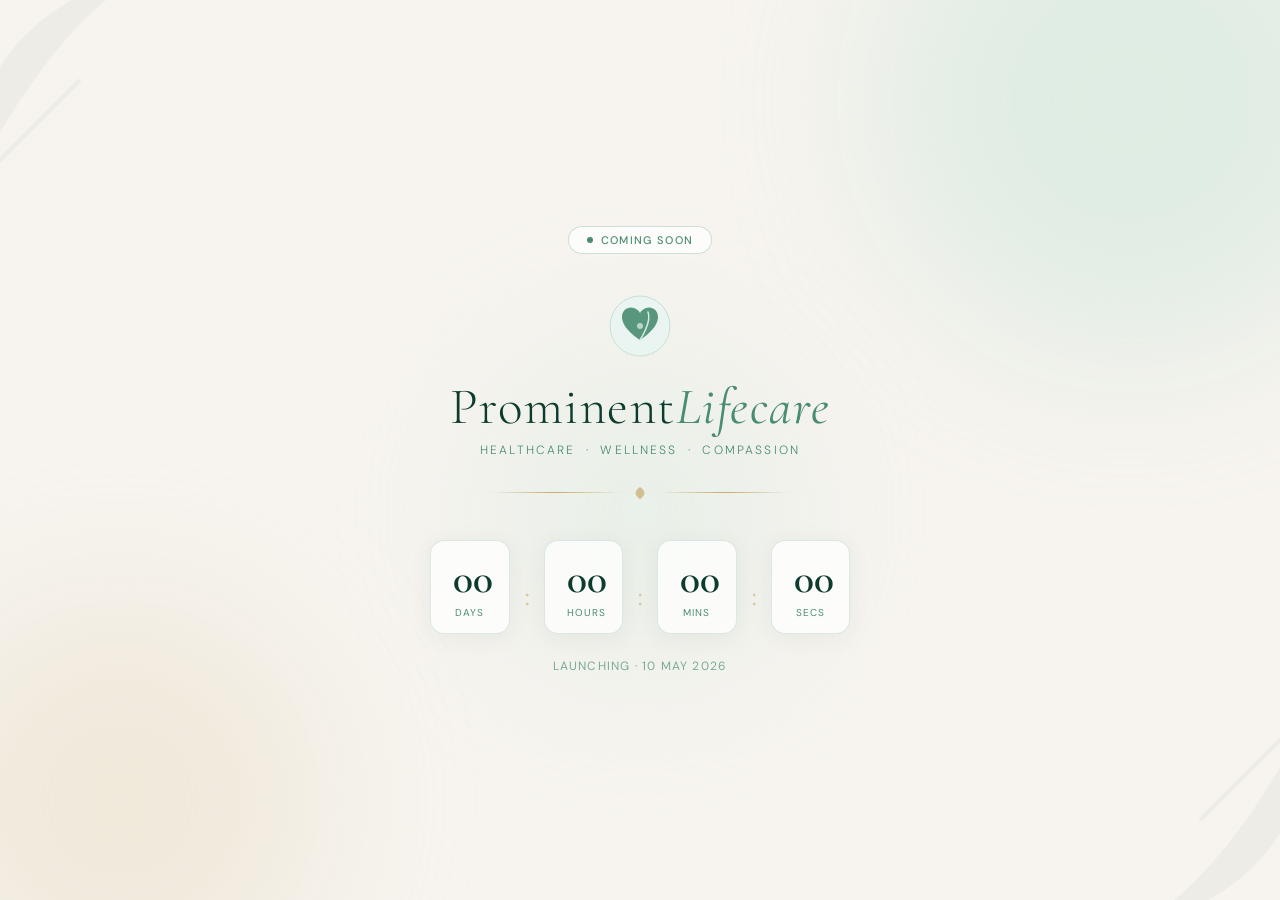
==== index.html @ 12c9e485 "Coming Soon Page added" ====
<!DOCTYPE html>
<html lang="en">
<head>
<meta charset="UTF-8">
<meta name="viewport" content="width=device-width, initial-scale=1.0">
<title>Coming Soon — ProminentLifecare</title>
<link href="https://fonts.googleapis.com/css2?family=Cormorant+Garamond:ital,wght@0,300;0,400;0,600;1,300;1,400&family=DM+Sans:wght@300;400;500&display=swap" rel="stylesheet">
<style>
  *, *::before, *::after { box-sizing: border-box; margin: 0; padding: 0; }

  :root {
    --deep: #0d3b2e;
    --sage: #4a8c73;
    --cream: #f7f4ef;
    --gold: #c9a96e;
    --pale: #eaf4f0;
  }

  html, body {
    height: 100%;
    font-family: 'DM Sans', sans-serif;
    background: var(--cream);
    color: var(--deep);
    overflow: hidden;
  }

  .bg-canvas {
    position: fixed; inset: 0; z-index: 0; pointer-events: none; overflow: hidden;
  }
  .blob {
    position: absolute; border-radius: 50%; filter: blur(80px); opacity: 0.35;
  }
  .blob-1 { width: 500px; height: 500px; background: #b4dfd0; top: -150px; right: -100px; animation: drift 12s ease-in-out infinite alternate; }
  .blob-2 { width: 400px; height: 400px; background: #e4d5b7; bottom: -100px; left: -80px; animation: drift 15s ease-in-out infinite alternate-reverse; }
  .blob-3 { width: 300px; height: 300px; background: #cde8dc; top: 40%; left: 50%; transform: translateX(-50%); animation: drift 10s ease-in-out infinite alternate; }

  @keyframes drift {
    from { transform: translate(0, 0) scale(1); }
    to { transform: translate(30px, -30px) scale(1.06); }
  }

  .leaf-bg {
    position: fixed; opacity: 0.04; pointer-events: none; z-index: 0;
  }
  .leaf-tl { top: -60px; left: -60px; width: 280px; }
  .leaf-br { bottom: -60px; right: -60px; width: 280px; transform: rotate(180deg); }

  .wrapper {
    position: relative; z-index: 1;
    height: 100svh;
    display: flex; flex-direction: column;
    align-items: center; justify-content: center;
    padding: 2rem 1.5rem;
  }

  .badge {
    display: inline-flex; align-items: center; gap: 8px;
    background: rgba(255,255,255,0.7);
    border: 1px solid rgba(74,140,115,0.25);
    border-radius: 100px;
    padding: 6px 18px;
    font-size: 11px; letter-spacing: 0.12em; text-transform: uppercase;
    color: var(--sage); font-weight: 500;
    backdrop-filter: blur(8px);
    margin-bottom: 2.5rem;
    animation: fadeUp 0.8s ease both;
  }
  .badge-dot {
    width: 6px; height: 6px; border-radius: 50%;
    background: var(--sage);
    animation: pulse 2s ease-in-out infinite;
  }
  @keyframes pulse {
    0%, 100% { opacity: 1; transform: scale(1); }
    50% { opacity: 0.4; transform: scale(0.7); }
  }

  .brand {
    text-align: center; margin-bottom: 1.75rem;
    animation: fadeUp 0.9s 0.1s ease both;
  }
  .logo-mark { display: inline-block; width: 64px; height: 64px; margin-bottom: 1rem; }
  .wordmark {
    font-family: 'Cormorant Garamond', Georgia, serif;
    font-size: clamp(2rem, 8vw, 3.2rem);
    font-weight: 300; letter-spacing: 0.03em;
    color: var(--deep); line-height: 1.1;
  }
  .wordmark span { color: var(--sage); font-style: italic; font-weight: 400; }
  .tagline {
    font-size: 12px; color: var(--sage); letter-spacing: 0.18em;
    text-transform: uppercase; margin-top: 0.4rem; font-weight: 300;
  }

  .divider {
    display: flex; align-items: center; gap: 12px;
    width: 100%; max-width: 300px;
    margin: 0 auto 2.5rem;
    animation: fadeUp 1s 0.2s ease both;
  }
  .divider-line { flex: 1; height: 1px; background: linear-gradient(to right, transparent, var(--gold), transparent); }

  .countdown-wrap { animation: fadeUp 1s 0.3s ease both; width: 100%; max-width: 420px; }
  .countdown { display: flex; gap: clamp(6px, 2vw, 14px); justify-content: center; align-items: flex-end; width: 100%; }
  .count-block {
    text-align: center;
    background: rgba(255,255,255,0.75);
    border: 1px solid rgba(74,140,115,0.18);
    border-radius: 14px;
    padding: clamp(12px, 3vw, 18px) clamp(10px, 3vw, 22px) clamp(10px, 2.5vw, 14px);
    flex: 1;
    min-width: 0;
    max-width: 90px;
    backdrop-filter: blur(10px);
    box-shadow: 0 4px 24px rgba(13,59,46,0.06);
    transition: transform 0.2s ease;
  }
  .count-block:hover { transform: translateY(-2px); }
  .count-num {
    font-family: 'Cormorant Garamond', Georgia, serif;
    font-size: clamp(1.8rem, 9vw, 2.6rem); font-weight: 600;
    color: var(--deep); line-height: 1; display: block;
  }
  .count-label {
    font-size: clamp(8px, 2vw, 10px); color: var(--sage);
    letter-spacing: 0.1em; text-transform: uppercase;
    margin-top: 6px; display: block; font-weight: 400;
  }
  .count-sep {
    font-family: 'Cormorant Garamond', serif;
    font-size: clamp(1.4rem, 5vw, 2rem); color: var(--gold); opacity: 0.55;
    padding-bottom: clamp(14px, 4vw, 20px);
    flex-shrink: 0;
  }

  .launch-note {
    margin-top: 1.5rem; font-size: 12px; color: #7aaa96;
    letter-spacing: 0.1em; text-transform: uppercase; text-align: center;
    animation: fadeUp 1s 0.45s ease both;
  }

  @keyframes fadeUp {
    from { opacity: 0; transform: translateY(20px); }
    to { opacity: 1; transform: translateY(0); }
  }
  @keyframes flip {
    0% { transform: rotateX(0); }
    50% { transform: rotateX(-90deg); opacity: 0; }
    51% { transform: rotateX(90deg); opacity: 0; }
    100% { transform: rotateX(0); opacity: 1; }
  }
  .flipping { animation: flip 0.4s ease; }
</style>
</head>
<body>

<div class="bg-canvas">
  <div class="blob blob-1"></div>
  <div class="blob blob-2"></div>
  <div class="blob blob-3"></div>
</div>

<svg class="leaf-bg leaf-tl" viewBox="0 0 200 200" fill="none" xmlns="http://www.w3.org/2000/svg">
  <path d="M180 20 C180 20, 20 20, 20 180 C20 180, 100 10, 180 20Z" fill="#0d3b2e"/>
  <path d="M100 100 C100 100, 20 180, 20 180" stroke="#0d3b2e" stroke-width="3" fill="none"/>
</svg>
<svg class="leaf-bg leaf-br" viewBox="0 0 200 200" fill="none" xmlns="http://www.w3.org/2000/svg">
  <path d="M180 20 C180 20, 20 20, 20 180 C20 180, 100 10, 180 20Z" fill="#0d3b2e"/>
  <path d="M100 100 C100 100, 20 180, 20 180" stroke="#0d3b2e" stroke-width="3" fill="none"/>
</svg>

<div class="wrapper">

  <div class="badge">
    <span class="badge-dot"></span>
    Coming Soon
  </div>

  <div class="brand">
    <svg class="logo-mark" viewBox="0 0 64 64" fill="none" xmlns="http://www.w3.org/2000/svg">
      <circle cx="32" cy="32" r="30" fill="#eaf4f0" stroke="#c4dfd6" stroke-width="1"/>
      <path d="M32 46 C32 46, 14 35, 14 23 C14 16, 20 12, 26 14 C29 15, 31 17, 32 19 C33 17, 35 15, 38 14 C44 12, 50 16, 50 23 C50 35, 32 46, 32 46Z" fill="#4a8c73" opacity="0.9"/>
      <path d="M32 46 C32 46, 44 28, 40 18" stroke="#d4ede4" stroke-width="1.5" stroke-linecap="round" fill="none"/>
      <circle cx="32" cy="32" r="3" fill="white" opacity="0.6"/>
    </svg>
    <div class="wordmark">Prominent<span>Lifecare</span></div>
    <div class="tagline">Healthcare &nbsp;·&nbsp; Wellness &nbsp;·&nbsp; Compassion</div>
  </div>

  <div class="divider">
    <div class="divider-line"></div>
    <svg width="14" height="14" viewBox="0 0 16 16" fill="none">
      <path d="M8 1 C8 1, 3 4, 3 8 C3 12, 8 15, 8 15 C8 15, 13 12, 13 8 C13 4, 8 1, 8 1Z" fill="#c9a96e" opacity="0.7"/>
    </svg>
    <div class="divider-line"></div>
  </div>

  <div class="countdown-wrap">
    <div class="countdown">
      <div class="count-block">
        <span class="count-num" id="cd-days">00</span>
        <span class="count-label">Days</span>
      </div>
      <span class="count-sep">:</span>
      <div class="count-block">
        <span class="count-num" id="cd-hours">00</span>
        <span class="count-label">Hours</span>
      </div>
      <span class="count-sep">:</span>
      <div class="count-block">
        <span class="count-num" id="cd-mins">00</span>
        <span class="count-label">Mins</span>
      </div>
      <span class="count-sep">:</span>
      <div class="count-block">
        <span class="count-num" id="cd-secs">00</span>
        <span class="count-label">Secs</span>
      </div>
    </div>
  </div>

  <div class="launch-note">Launching · 10 May 2026</div>

</div>

<script>
  const launch = new Date('2026-05-10T00:00:00');
  const pad = n => String(n).padStart(2, '0');
  const els = {
    d: document.getElementById('cd-days'),
    h: document.getElementById('cd-hours'),
    m: document.getElementById('cd-mins'),
    s: document.getElementById('cd-secs'),
  };
  const prev = { d: '', h: '', m: '', s: '' };

  function updateFlip(el, key, val) {
    if (val !== prev[key]) {
      el.classList.remove('flipping');
      void el.offsetWidth;
      el.classList.add('flipping');
      el.textContent = val;
      prev[key] = val;
    }
  }

  function tick() {
    const diff = launch - Date.now();
    if (diff <= 0) {
      Object.values(els).forEach(e => e.textContent = '00');
      return;
    }
    updateFlip(els.d, 'd', pad(Math.floor(diff / 86400000)));
    updateFlip(els.h, 'h', pad(Math.floor(diff / 3600000) % 24));
    updateFlip(els.m, 'm', pad(Math.floor(diff / 60000) % 60));
    updateFlip(els.s, 's', pad(Math.floor(diff / 1000) % 60));
  }
  tick();
  setInterval(tick, 1000);
</script>
</body>
</html>
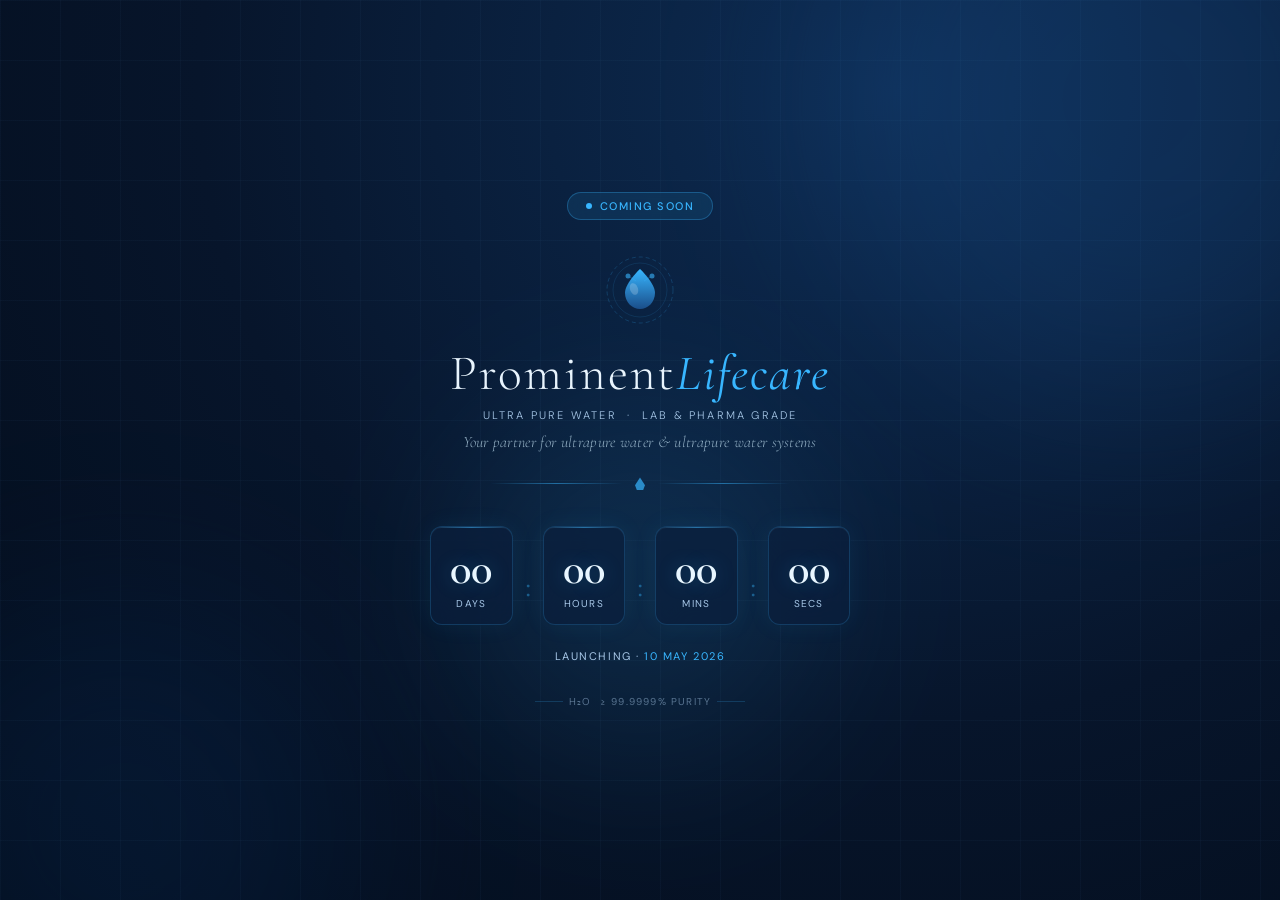
==== commit 901390f9: "Theme Changed" ====
--- a/index.html
+++ b/index.html
@@ -9,42 +9,69 @@
   *, *::before, *::after { box-sizing: border-box; margin: 0; padding: 0; }
 
   :root {
-    --deep: #0d3b2e;
-    --sage: #4a8c73;
-    --cream: #f7f4ef;
-    --gold: #c9a96e;
-    --pale: #eaf4f0;
+    --navy:   #07152b;
+    --blue:   #1a4e8a;
+    --ice:    #5ba3d9;
+    --frost:  #c8e6f7;
+    --white:  #f0f8ff;
+    --silver: #a8c8e8;
+    --accent: #38b6ff;
   }
 
   html, body {
     height: 100%;
     font-family: 'DM Sans', sans-serif;
-    background: var(--cream);
-    color: var(--deep);
+    background: var(--navy);
+    color: var(--white);
     overflow: hidden;
   }
 
-  .bg-canvas {
-    position: fixed; inset: 0; z-index: 0; pointer-events: none; overflow: hidden;
-  }
+  /* ── Background ── */
+  .bg-canvas { position: fixed; inset: 0; z-index: 0; pointer-events: none; overflow: hidden; }
+
+  /* Deep water gradient */
+  .bg-canvas::before {
+    content: '';
+    position: absolute; inset: 0;
+    background: radial-gradient(ellipse at 70% 10%, #0d2d55 0%, #07152b 55%, #030c1a 100%);
+  }
+
   .blob {
-    position: absolute; border-radius: 50%; filter: blur(80px); opacity: 0.35;
-  }
-  .blob-1 { width: 500px; height: 500px; background: #b4dfd0; top: -150px; right: -100px; animation: drift 12s ease-in-out infinite alternate; }
-  .blob-2 { width: 400px; height: 400px; background: #e4d5b7; bottom: -100px; left: -80px; animation: drift 15s ease-in-out infinite alternate-reverse; }
-  .blob-3 { width: 300px; height: 300px; background: #cde8dc; top: 40%; left: 50%; transform: translateX(-50%); animation: drift 10s ease-in-out infinite alternate; }
+    position: absolute; border-radius: 50%; filter: blur(90px); opacity: 0.25;
+  }
+  .blob-1 { width: 600px; height: 600px; background: #1a4e8a; top: -200px; right: -150px; animation: drift 14s ease-in-out infinite alternate; }
+  .blob-2 { width: 450px; height: 450px; background: #0a3060; bottom: -150px; left: -100px; animation: drift 18s ease-in-out infinite alternate-reverse; }
+  .blob-3 { width: 350px; height: 350px; background: #38b6ff; top: 45%; left: 50%; transform: translateX(-50%); opacity: 0.12; animation: drift 11s ease-in-out infinite alternate; }
 
   @keyframes drift {
     from { transform: translate(0, 0) scale(1); }
-    to { transform: translate(30px, -30px) scale(1.06); }
-  }
-
-  .leaf-bg {
-    position: fixed; opacity: 0.04; pointer-events: none; z-index: 0;
-  }
-  .leaf-tl { top: -60px; left: -60px; width: 280px; }
-  .leaf-br { bottom: -60px; right: -60px; width: 280px; transform: rotate(180deg); }
-
+    to   { transform: translate(25px, -25px) scale(1.07); }
+  }
+
+  /* Floating particles — pure water molecules */
+  .particles { position: fixed; inset: 0; z-index: 0; pointer-events: none; }
+  .p {
+    position: absolute; border-radius: 50%;
+    background: var(--accent); opacity: 0;
+    animation: rise linear infinite;
+  }
+  @keyframes rise {
+    0%   { opacity: 0; transform: translateY(0) scale(1); }
+    10%  { opacity: 0.5; }
+    90%  { opacity: 0.2; }
+    100% { opacity: 0; transform: translateY(-100vh) scale(0.4); }
+  }
+
+  /* Grid lines — lab precision feel */
+  .grid-lines {
+    position: fixed; inset: 0; z-index: 0; pointer-events: none;
+    background-image:
+      linear-gradient(rgba(91,163,217,0.04) 1px, transparent 1px),
+      linear-gradient(90deg, rgba(91,163,217,0.04) 1px, transparent 1px);
+    background-size: 60px 60px;
+  }
+
+  /* ── Layout ── */
   .wrapper {
     position: relative; z-index: 1;
     height: 100svh;
@@ -53,100 +80,138 @@
     padding: 2rem 1.5rem;
   }
 
+  /* ── Badge ── */
   .badge {
     display: inline-flex; align-items: center; gap: 8px;
-    background: rgba(255,255,255,0.7);
-    border: 1px solid rgba(74,140,115,0.25);
+    background: rgba(56,182,255,0.1);
+    border: 1px solid rgba(56,182,255,0.3);
     border-radius: 100px;
     padding: 6px 18px;
-    font-size: 11px; letter-spacing: 0.12em; text-transform: uppercase;
-    color: var(--sage); font-weight: 500;
+    font-size: 11px; letter-spacing: 0.14em; text-transform: uppercase;
+    color: var(--accent); font-weight: 500;
     backdrop-filter: blur(8px);
-    margin-bottom: 2.5rem;
+    margin-bottom: 2.2rem;
     animation: fadeUp 0.8s ease both;
   }
   .badge-dot {
     width: 6px; height: 6px; border-radius: 50%;
-    background: var(--sage);
+    background: var(--accent);
     animation: pulse 2s ease-in-out infinite;
   }
   @keyframes pulse {
-    0%, 100% { opacity: 1; transform: scale(1); }
-    50% { opacity: 0.4; transform: scale(0.7); }
-  }
-
+    0%, 100% { opacity: 1; transform: scale(1); box-shadow: 0 0 0 0 rgba(56,182,255,0.5); }
+    50%       { opacity: 0.6; transform: scale(0.75); box-shadow: 0 0 0 4px rgba(56,182,255,0); }
+  }
+
+  /* ── Brand ── */
   .brand {
-    text-align: center; margin-bottom: 1.75rem;
+    text-align: center; margin-bottom: 1.6rem;
     animation: fadeUp 0.9s 0.1s ease both;
   }
-  .logo-mark { display: inline-block; width: 64px; height: 64px; margin-bottom: 1rem; }
+  .logo-mark { display: inline-block; width: 70px; height: 70px; margin-bottom: 1rem; }
+
   .wordmark {
     font-family: 'Cormorant Garamond', Georgia, serif;
-    font-size: clamp(2rem, 8vw, 3.2rem);
-    font-weight: 300; letter-spacing: 0.03em;
-    color: var(--deep); line-height: 1.1;
-  }
-  .wordmark span { color: var(--sage); font-style: italic; font-weight: 400; }
+    font-size: clamp(1.9rem, 7.5vw, 3.1rem);
+    font-weight: 300; letter-spacing: 0.04em;
+    color: #e8f4fd; line-height: 1.1;
+  }
+  .wordmark span { color: var(--accent); font-style: italic; font-weight: 400; }
+
   .tagline {
-    font-size: 12px; color: var(--sage); letter-spacing: 0.18em;
-    text-transform: uppercase; margin-top: 0.4rem; font-weight: 300;
-  }
-
+    font-size: 11px; color: var(--silver); letter-spacing: 0.2em;
+    text-transform: uppercase; margin-top: 0.5rem; font-weight: 300;
+  }
+  .partner {
+    font-size: 13px; color: rgba(200,230,247,0.7);
+    margin-top: 0.6rem; font-weight: 300;
+    font-style: italic;
+    font-family: 'Cormorant Garamond', Georgia, serif;
+    font-size: clamp(13px, 3.5vw, 16px);
+    letter-spacing: 0.02em;
+  }
+
+  /* ── Divider ── */
   .divider {
     display: flex; align-items: center; gap: 12px;
     width: 100%; max-width: 300px;
-    margin: 0 auto 2.5rem;
+    margin: 0 auto 2.2rem;
     animation: fadeUp 1s 0.2s ease both;
   }
-  .divider-line { flex: 1; height: 1px; background: linear-gradient(to right, transparent, var(--gold), transparent); }
-
+  .divider-line { flex: 1; height: 1px; background: linear-gradient(to right, transparent, rgba(56,182,255,0.5), transparent); }
+  .divider-drop {
+    width: 10px; height: 13px; flex-shrink: 0;
+    background: var(--accent); opacity: 0.7;
+    clip-path: polygon(50% 0%, 100% 60%, 80% 100%, 20% 100%, 0% 60%);
+  }
+
+  /* ── Countdown ── */
   .countdown-wrap { animation: fadeUp 1s 0.3s ease both; width: 100%; max-width: 420px; }
-  .countdown { display: flex; gap: clamp(6px, 2vw, 14px); justify-content: center; align-items: flex-end; width: 100%; }
+  .countdown { display: flex; gap: clamp(6px, 2vw, 12px); justify-content: center; align-items: flex-end; width: 100%; }
+
   .count-block {
     text-align: center;
-    background: rgba(255,255,255,0.75);
-    border: 1px solid rgba(74,140,115,0.18);
-    border-radius: 14px;
-    padding: clamp(12px, 3vw, 18px) clamp(10px, 3vw, 22px) clamp(10px, 2.5vw, 14px);
-    flex: 1;
-    min-width: 0;
-    max-width: 90px;
-    backdrop-filter: blur(10px);
-    box-shadow: 0 4px 24px rgba(13,59,46,0.06);
-    transition: transform 0.2s ease;
-  }
-  .count-block:hover { transform: translateY(-2px); }
+    background: rgba(10, 30, 60, 0.7);
+    border: 1px solid rgba(56,182,255,0.2);
+    border-radius: 12px;
+    padding: clamp(14px, 3.5vw, 20px) clamp(8px, 3vw, 18px) clamp(10px, 2.5vw, 14px);
+    flex: 1; min-width: 0; max-width: 90px;
+    backdrop-filter: blur(16px);
+    box-shadow: 0 0 24px rgba(56,182,255,0.07), inset 0 1px 0 rgba(255,255,255,0.05);
+    transition: transform 0.2s ease, border-color 0.2s;
+    position: relative; overflow: hidden;
+  }
+  .count-block::before {
+    content: '';
+    position: absolute; top: 0; left: 0; right: 0; height: 1px;
+    background: linear-gradient(90deg, transparent, rgba(56,182,255,0.5), transparent);
+  }
+  .count-block:hover { transform: translateY(-3px); border-color: rgba(56,182,255,0.4); }
+
   .count-num {
     font-family: 'Cormorant Garamond', Georgia, serif;
-    font-size: clamp(1.8rem, 9vw, 2.6rem); font-weight: 600;
-    color: var(--deep); line-height: 1; display: block;
+    font-size: clamp(1.9rem, 9vw, 2.8rem); font-weight: 600;
+    color: #e8f6ff; line-height: 1; display: block;
+    text-shadow: 0 0 20px rgba(56,182,255,0.3);
   }
   .count-label {
-    font-size: clamp(8px, 2vw, 10px); color: var(--sage);
-    letter-spacing: 0.1em; text-transform: uppercase;
+    font-size: clamp(8px, 2vw, 10px); color: var(--silver);
+    letter-spacing: 0.12em; text-transform: uppercase;
     margin-top: 6px; display: block; font-weight: 400;
   }
   .count-sep {
     font-family: 'Cormorant Garamond', serif;
-    font-size: clamp(1.4rem, 5vw, 2rem); color: var(--gold); opacity: 0.55;
-    padding-bottom: clamp(14px, 4vw, 20px);
-    flex-shrink: 0;
-  }
-
+    font-size: clamp(1.4rem, 5vw, 2rem); color: var(--accent); opacity: 0.4;
+    padding-bottom: clamp(14px, 4vw, 20px); flex-shrink: 0;
+  }
+
+  /* ── Launch note ── */
   .launch-note {
-    margin-top: 1.5rem; font-size: 12px; color: #7aaa96;
-    letter-spacing: 0.1em; text-transform: uppercase; text-align: center;
+    margin-top: 1.5rem; font-size: 11px; color: var(--silver);
+    letter-spacing: 0.14em; text-transform: uppercase; text-align: center;
     animation: fadeUp 1s 0.45s ease both;
   }
-
+  .launch-note span { color: var(--accent); }
+
+  /* ── Purity note ── */
+  .purity {
+    margin-top: 2rem;
+    display: flex; align-items: center; gap: 6px;
+    font-size: 10px; color: rgba(168,200,232,0.5);
+    letter-spacing: 0.12em; text-transform: uppercase;
+    animation: fadeUp 1s 0.55s ease both;
+  }
+  .purity-line { width: 28px; height: 1px; background: rgba(56,182,255,0.2); }
+
+  /* ── Animations ── */
   @keyframes fadeUp {
     from { opacity: 0; transform: translateY(20px); }
-    to { opacity: 1; transform: translateY(0); }
+    to   { opacity: 1; transform: translateY(0); }
   }
   @keyframes flip {
-    0% { transform: rotateX(0); }
-    50% { transform: rotateX(-90deg); opacity: 0; }
-    51% { transform: rotateX(90deg); opacity: 0; }
+    0%   { transform: rotateX(0); }
+    50%  { transform: rotateX(-90deg); opacity: 0; }
+    51%  { transform: rotateX(90deg); opacity: 0; }
     100% { transform: rotateX(0); opacity: 1; }
   }
   .flipping { animation: flip 0.4s ease; }
@@ -154,47 +219,64 @@
 </head>
 <body>
 
+<!-- Background -->
 <div class="bg-canvas">
   <div class="blob blob-1"></div>
   <div class="blob blob-2"></div>
   <div class="blob blob-3"></div>
 </div>
-
-<svg class="leaf-bg leaf-tl" viewBox="0 0 200 200" fill="none" xmlns="http://www.w3.org/2000/svg">
-  <path d="M180 20 C180 20, 20 20, 20 180 C20 180, 100 10, 180 20Z" fill="#0d3b2e"/>
-  <path d="M100 100 C100 100, 20 180, 20 180" stroke="#0d3b2e" stroke-width="3" fill="none"/>
-</svg>
-<svg class="leaf-bg leaf-br" viewBox="0 0 200 200" fill="none" xmlns="http://www.w3.org/2000/svg">
-  <path d="M180 20 C180 20, 20 20, 20 180 C20 180, 100 10, 180 20Z" fill="#0d3b2e"/>
-  <path d="M100 100 C100 100, 20 180, 20 180" stroke="#0d3b2e" stroke-width="3" fill="none"/>
-</svg>
+<div class="grid-lines"></div>
+
+<!-- Floating water particles -->
+<div class="particles" id="particles"></div>
 
 <div class="wrapper">
 
+  <!-- Badge -->
   <div class="badge">
     <span class="badge-dot"></span>
     Coming Soon
   </div>
 
+  <!-- Brand -->
   <div class="brand">
-    <svg class="logo-mark" viewBox="0 0 64 64" fill="none" xmlns="http://www.w3.org/2000/svg">
-      <circle cx="32" cy="32" r="30" fill="#eaf4f0" stroke="#c4dfd6" stroke-width="1"/>
-      <path d="M32 46 C32 46, 14 35, 14 23 C14 16, 20 12, 26 14 C29 15, 31 17, 32 19 C33 17, 35 15, 38 14 C44 12, 50 16, 50 23 C50 35, 32 46, 32 46Z" fill="#4a8c73" opacity="0.9"/>
-      <path d="M32 46 C32 46, 44 28, 40 18" stroke="#d4ede4" stroke-width="1.5" stroke-linecap="round" fill="none"/>
-      <circle cx="32" cy="32" r="3" fill="white" opacity="0.6"/>
+    <!-- Water drop logo mark with molecular ring -->
+    <svg class="logo-mark" viewBox="0 0 70 70" fill="none" xmlns="http://www.w3.org/2000/svg">
+      <!-- Outer precision ring -->
+      <circle cx="35" cy="35" r="33" stroke="rgba(56,182,255,0.2)" stroke-width="1" stroke-dasharray="4 3"/>
+      <!-- Inner ring -->
+      <circle cx="35" cy="35" r="27" stroke="rgba(56,182,255,0.12)" stroke-width="1"/>
+      <!-- Water drop -->
+      <path d="M35 14 C35 14, 20 28, 20 38 C20 47, 27 54, 35 54 C43 54, 50 47, 50 38 C50 28, 35 14, 35 14Z"
+            fill="url(#dropGrad)"/>
+      <!-- Specular highlight -->
+      <ellipse cx="29" cy="34" rx="4" ry="6" fill="white" opacity="0.2" transform="rotate(-20 29 34)"/>
+      <!-- H2O molecule dots -->
+      <circle cx="23" cy="21" r="2.5" fill="rgba(56,182,255,0.6)"/>
+      <circle cx="47" cy="21" r="2.5" fill="rgba(56,182,255,0.6)"/>
+      <line x1="25" y1="22" x2="31" y2="26" stroke="rgba(56,182,255,0.3)" stroke-width="1"/>
+      <line x1="45" y1="22" x2="39" y2="26" stroke="rgba(56,182,255,0.3)" stroke-width="1"/>
+      <defs>
+        <linearGradient id="dropGrad" x1="35" y1="14" x2="35" y2="54" gradientUnits="userSpaceOnUse">
+          <stop offset="0%" stop-color="#38b6ff"/>
+          <stop offset="100%" stop-color="#1a4e8a"/>
+        </linearGradient>
+      </defs>
     </svg>
+
     <div class="wordmark">Prominent<span>Lifecare</span></div>
-    <div class="tagline">Healthcare &nbsp;·&nbsp; Wellness &nbsp;·&nbsp; Compassion</div>
-  </div>
-
+    <div class="tagline">Ultra Pure Water &nbsp;·&nbsp; Lab &amp; Pharma Grade</div>
+    <div class="partner">Your partner for ultrapure water &amp; ultrapure water systems</div>
+  </div>
+
+  <!-- Divider -->
   <div class="divider">
     <div class="divider-line"></div>
-    <svg width="14" height="14" viewBox="0 0 16 16" fill="none">
-      <path d="M8 1 C8 1, 3 4, 3 8 C3 12, 8 15, 8 15 C8 15, 13 12, 13 8 C13 4, 8 1, 8 1Z" fill="#c9a96e" opacity="0.7"/>
-    </svg>
+    <div class="divider-drop"></div>
     <div class="divider-line"></div>
   </div>
 
+  <!-- Countdown -->
   <div class="countdown-wrap">
     <div class="countdown">
       <div class="count-block">
@@ -219,11 +301,35 @@
     </div>
   </div>
 
-  <div class="launch-note">Launching · 10 May 2026</div>
+  <div class="launch-note">Launching · <span>10 May 2026</span></div>
+
+  <div class="purity">
+    <div class="purity-line"></div>
+    H₂O &nbsp;≥ 99.9999% Purity
+    <div class="purity-line"></div>
+  </div>
 
 </div>
 
 <script>
+  // Particles
+  const container = document.getElementById('particles');
+  for (let i = 0; i < 22; i++) {
+    const p = document.createElement('div');
+    p.className = 'p';
+    const size = Math.random() * 3 + 1.5;
+    p.style.cssText = `
+      width:${size}px; height:${size}px;
+      left:${Math.random()*100}%;
+      bottom:${Math.random()*-20}%;
+      animation-duration:${8 + Math.random()*14}s;
+      animation-delay:${Math.random()*10}s;
+      opacity:0;
+    `;
+    container.appendChild(p);
+  }
+
+  // Countdown to 10 May 2026
   const launch = new Date('2026-05-10T00:00:00');
   const pad = n => String(n).padStart(2, '0');
   const els = {
@@ -246,10 +352,7 @@
 
   function tick() {
     const diff = launch - Date.now();
-    if (diff <= 0) {
-      Object.values(els).forEach(e => e.textContent = '00');
-      return;
-    }
+    if (diff <= 0) { Object.values(els).forEach(e => e.textContent = '00'); return; }
     updateFlip(els.d, 'd', pad(Math.floor(diff / 86400000)));
     updateFlip(els.h, 'h', pad(Math.floor(diff / 3600000) % 24));
     updateFlip(els.m, 'm', pad(Math.floor(diff / 60000) % 60));
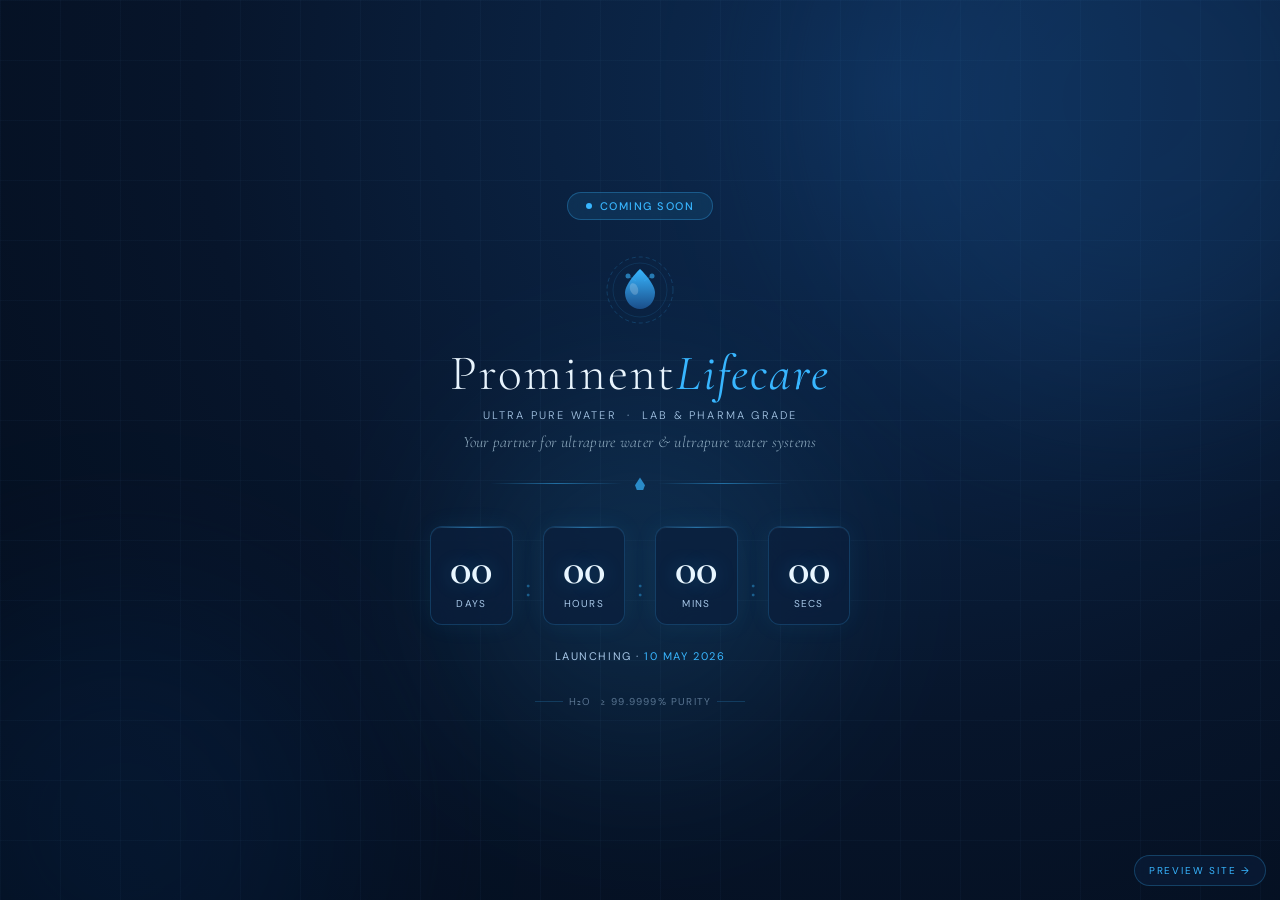
==== commit 7858557a: "Add local folder" ====
--- a/index.html
+++ b/index.html
@@ -4,218 +4,11 @@
 <meta charset="UTF-8">
 <meta name="viewport" content="width=device-width, initial-scale=1.0">
 <title>Coming Soon — ProminentLifecare</title>
+<meta name="description" content="PromQ Prime — Ultrapure (Type I) Water Purification System by Prominent Lifecare Pvt. Ltd. Launching 10 May 2026.">
+<link rel="preconnect" href="https://fonts.googleapis.com">
+<link rel="preconnect" href="https://fonts.gstatic.com" crossorigin>
 <link href="https://fonts.googleapis.com/css2?family=Cormorant+Garamond:ital,wght@0,300;0,400;0,600;1,300;1,400&family=DM+Sans:wght@300;400;500&display=swap" rel="stylesheet">
-<style>
-  *, *::before, *::after { box-sizing: border-box; margin: 0; padding: 0; }
-
-  :root {
-    --navy:   #07152b;
-    --blue:   #1a4e8a;
-    --ice:    #5ba3d9;
-    --frost:  #c8e6f7;
-    --white:  #f0f8ff;
-    --silver: #a8c8e8;
-    --accent: #38b6ff;
-  }
-
-  html, body {
-    height: 100%;
-    font-family: 'DM Sans', sans-serif;
-    background: var(--navy);
-    color: var(--white);
-    overflow: hidden;
-  }
-
-  /* ── Background ── */
-  .bg-canvas { position: fixed; inset: 0; z-index: 0; pointer-events: none; overflow: hidden; }
-
-  /* Deep water gradient */
-  .bg-canvas::before {
-    content: '';
-    position: absolute; inset: 0;
-    background: radial-gradient(ellipse at 70% 10%, #0d2d55 0%, #07152b 55%, #030c1a 100%);
-  }
-
-  .blob {
-    position: absolute; border-radius: 50%; filter: blur(90px); opacity: 0.25;
-  }
-  .blob-1 { width: 600px; height: 600px; background: #1a4e8a; top: -200px; right: -150px; animation: drift 14s ease-in-out infinite alternate; }
-  .blob-2 { width: 450px; height: 450px; background: #0a3060; bottom: -150px; left: -100px; animation: drift 18s ease-in-out infinite alternate-reverse; }
-  .blob-3 { width: 350px; height: 350px; background: #38b6ff; top: 45%; left: 50%; transform: translateX(-50%); opacity: 0.12; animation: drift 11s ease-in-out infinite alternate; }
-
-  @keyframes drift {
-    from { transform: translate(0, 0) scale(1); }
-    to   { transform: translate(25px, -25px) scale(1.07); }
-  }
-
-  /* Floating particles — pure water molecules */
-  .particles { position: fixed; inset: 0; z-index: 0; pointer-events: none; }
-  .p {
-    position: absolute; border-radius: 50%;
-    background: var(--accent); opacity: 0;
-    animation: rise linear infinite;
-  }
-  @keyframes rise {
-    0%   { opacity: 0; transform: translateY(0) scale(1); }
-    10%  { opacity: 0.5; }
-    90%  { opacity: 0.2; }
-    100% { opacity: 0; transform: translateY(-100vh) scale(0.4); }
-  }
-
-  /* Grid lines — lab precision feel */
-  .grid-lines {
-    position: fixed; inset: 0; z-index: 0; pointer-events: none;
-    background-image:
-      linear-gradient(rgba(91,163,217,0.04) 1px, transparent 1px),
-      linear-gradient(90deg, rgba(91,163,217,0.04) 1px, transparent 1px);
-    background-size: 60px 60px;
-  }
-
-  /* ── Layout ── */
-  .wrapper {
-    position: relative; z-index: 1;
-    height: 100svh;
-    display: flex; flex-direction: column;
-    align-items: center; justify-content: center;
-    padding: 2rem 1.5rem;
-  }
-
-  /* ── Badge ── */
-  .badge {
-    display: inline-flex; align-items: center; gap: 8px;
-    background: rgba(56,182,255,0.1);
-    border: 1px solid rgba(56,182,255,0.3);
-    border-radius: 100px;
-    padding: 6px 18px;
-    font-size: 11px; letter-spacing: 0.14em; text-transform: uppercase;
-    color: var(--accent); font-weight: 500;
-    backdrop-filter: blur(8px);
-    margin-bottom: 2.2rem;
-    animation: fadeUp 0.8s ease both;
-  }
-  .badge-dot {
-    width: 6px; height: 6px; border-radius: 50%;
-    background: var(--accent);
-    animation: pulse 2s ease-in-out infinite;
-  }
-  @keyframes pulse {
-    0%, 100% { opacity: 1; transform: scale(1); box-shadow: 0 0 0 0 rgba(56,182,255,0.5); }
-    50%       { opacity: 0.6; transform: scale(0.75); box-shadow: 0 0 0 4px rgba(56,182,255,0); }
-  }
-
-  /* ── Brand ── */
-  .brand {
-    text-align: center; margin-bottom: 1.6rem;
-    animation: fadeUp 0.9s 0.1s ease both;
-  }
-  .logo-mark { display: inline-block; width: 70px; height: 70px; margin-bottom: 1rem; }
-
-  .wordmark {
-    font-family: 'Cormorant Garamond', Georgia, serif;
-    font-size: clamp(1.9rem, 7.5vw, 3.1rem);
-    font-weight: 300; letter-spacing: 0.04em;
-    color: #e8f4fd; line-height: 1.1;
-  }
-  .wordmark span { color: var(--accent); font-style: italic; font-weight: 400; }
-
-  .tagline {
-    font-size: 11px; color: var(--silver); letter-spacing: 0.2em;
-    text-transform: uppercase; margin-top: 0.5rem; font-weight: 300;
-  }
-  .partner {
-    font-size: 13px; color: rgba(200,230,247,0.7);
-    margin-top: 0.6rem; font-weight: 300;
-    font-style: italic;
-    font-family: 'Cormorant Garamond', Georgia, serif;
-    font-size: clamp(13px, 3.5vw, 16px);
-    letter-spacing: 0.02em;
-  }
-
-  /* ── Divider ── */
-  .divider {
-    display: flex; align-items: center; gap: 12px;
-    width: 100%; max-width: 300px;
-    margin: 0 auto 2.2rem;
-    animation: fadeUp 1s 0.2s ease both;
-  }
-  .divider-line { flex: 1; height: 1px; background: linear-gradient(to right, transparent, rgba(56,182,255,0.5), transparent); }
-  .divider-drop {
-    width: 10px; height: 13px; flex-shrink: 0;
-    background: var(--accent); opacity: 0.7;
-    clip-path: polygon(50% 0%, 100% 60%, 80% 100%, 20% 100%, 0% 60%);
-  }
-
-  /* ── Countdown ── */
-  .countdown-wrap { animation: fadeUp 1s 0.3s ease both; width: 100%; max-width: 420px; }
-  .countdown { display: flex; gap: clamp(6px, 2vw, 12px); justify-content: center; align-items: flex-end; width: 100%; }
-
-  .count-block {
-    text-align: center;
-    background: rgba(10, 30, 60, 0.7);
-    border: 1px solid rgba(56,182,255,0.2);
-    border-radius: 12px;
-    padding: clamp(14px, 3.5vw, 20px) clamp(8px, 3vw, 18px) clamp(10px, 2.5vw, 14px);
-    flex: 1; min-width: 0; max-width: 90px;
-    backdrop-filter: blur(16px);
-    box-shadow: 0 0 24px rgba(56,182,255,0.07), inset 0 1px 0 rgba(255,255,255,0.05);
-    transition: transform 0.2s ease, border-color 0.2s;
-    position: relative; overflow: hidden;
-  }
-  .count-block::before {
-    content: '';
-    position: absolute; top: 0; left: 0; right: 0; height: 1px;
-    background: linear-gradient(90deg, transparent, rgba(56,182,255,0.5), transparent);
-  }
-  .count-block:hover { transform: translateY(-3px); border-color: rgba(56,182,255,0.4); }
-
-  .count-num {
-    font-family: 'Cormorant Garamond', Georgia, serif;
-    font-size: clamp(1.9rem, 9vw, 2.8rem); font-weight: 600;
-    color: #e8f6ff; line-height: 1; display: block;
-    text-shadow: 0 0 20px rgba(56,182,255,0.3);
-  }
-  .count-label {
-    font-size: clamp(8px, 2vw, 10px); color: var(--silver);
-    letter-spacing: 0.12em; text-transform: uppercase;
-    margin-top: 6px; display: block; font-weight: 400;
-  }
-  .count-sep {
-    font-family: 'Cormorant Garamond', serif;
-    font-size: clamp(1.4rem, 5vw, 2rem); color: var(--accent); opacity: 0.4;
-    padding-bottom: clamp(14px, 4vw, 20px); flex-shrink: 0;
-  }
-
-  /* ── Launch note ── */
-  .launch-note {
-    margin-top: 1.5rem; font-size: 11px; color: var(--silver);
-    letter-spacing: 0.14em; text-transform: uppercase; text-align: center;
-    animation: fadeUp 1s 0.45s ease both;
-  }
-  .launch-note span { color: var(--accent); }
-
-  /* ── Purity note ── */
-  .purity {
-    margin-top: 2rem;
-    display: flex; align-items: center; gap: 6px;
-    font-size: 10px; color: rgba(168,200,232,0.5);
-    letter-spacing: 0.12em; text-transform: uppercase;
-    animation: fadeUp 1s 0.55s ease both;
-  }
-  .purity-line { width: 28px; height: 1px; background: rgba(56,182,255,0.2); }
-
-  /* ── Animations ── */
-  @keyframes fadeUp {
-    from { opacity: 0; transform: translateY(20px); }
-    to   { opacity: 1; transform: translateY(0); }
-  }
-  @keyframes flip {
-    0%   { transform: rotateX(0); }
-    50%  { transform: rotateX(-90deg); opacity: 0; }
-    51%  { transform: rotateX(90deg); opacity: 0; }
-    100% { transform: rotateX(0); opacity: 1; }
-  }
-  .flipping { animation: flip 0.4s ease; }
-</style>
+<link rel="stylesheet" href="css/coming-soon.css">
 </head>
 <body>
 
@@ -240,18 +33,12 @@
 
   <!-- Brand -->
   <div class="brand">
-    <!-- Water drop logo mark with molecular ring -->
     <svg class="logo-mark" viewBox="0 0 70 70" fill="none" xmlns="http://www.w3.org/2000/svg">
-      <!-- Outer precision ring -->
       <circle cx="35" cy="35" r="33" stroke="rgba(56,182,255,0.2)" stroke-width="1" stroke-dasharray="4 3"/>
-      <!-- Inner ring -->
       <circle cx="35" cy="35" r="27" stroke="rgba(56,182,255,0.12)" stroke-width="1"/>
-      <!-- Water drop -->
       <path d="M35 14 C35 14, 20 28, 20 38 C20 47, 27 54, 35 54 C43 54, 50 47, 50 38 C50 28, 35 14, 35 14Z"
             fill="url(#dropGrad)"/>
-      <!-- Specular highlight -->
       <ellipse cx="29" cy="34" rx="4" ry="6" fill="white" opacity="0.2" transform="rotate(-20 29 34)"/>
-      <!-- H2O molecule dots -->
       <circle cx="23" cy="21" r="2.5" fill="rgba(56,182,255,0.6)"/>
       <circle cx="47" cy="21" r="2.5" fill="rgba(56,182,255,0.6)"/>
       <line x1="25" y1="22" x2="31" y2="26" stroke="rgba(56,182,255,0.3)" stroke-width="1"/>
@@ -311,55 +98,9 @@
 
 </div>
 
-<script>
-  // Particles
-  const container = document.getElementById('particles');
-  for (let i = 0; i < 22; i++) {
-    const p = document.createElement('div');
-    p.className = 'p';
-    const size = Math.random() * 3 + 1.5;
-    p.style.cssText = `
-      width:${size}px; height:${size}px;
-      left:${Math.random()*100}%;
-      bottom:${Math.random()*-20}%;
-      animation-duration:${8 + Math.random()*14}s;
-      animation-delay:${Math.random()*10}s;
-      opacity:0;
-    `;
-    container.appendChild(p);
-  }
+<!-- Sneak-peek link to product showcase -->
+<a href="home.html" class="preview-link">Preview Site →</a>
 
-  // Countdown to 10 May 2026
-  const launch = new Date('2026-05-10T00:00:00');
-  const pad = n => String(n).padStart(2, '0');
-  const els = {
-    d: document.getElementById('cd-days'),
-    h: document.getElementById('cd-hours'),
-    m: document.getElementById('cd-mins'),
-    s: document.getElementById('cd-secs'),
-  };
-  const prev = { d: '', h: '', m: '', s: '' };
-
-  function updateFlip(el, key, val) {
-    if (val !== prev[key]) {
-      el.classList.remove('flipping');
-      void el.offsetWidth;
-      el.classList.add('flipping');
-      el.textContent = val;
-      prev[key] = val;
-    }
-  }
-
-  function tick() {
-    const diff = launch - Date.now();
-    if (diff <= 0) { Object.values(els).forEach(e => e.textContent = '00'); return; }
-    updateFlip(els.d, 'd', pad(Math.floor(diff / 86400000)));
-    updateFlip(els.h, 'h', pad(Math.floor(diff / 3600000) % 24));
-    updateFlip(els.m, 'm', pad(Math.floor(diff / 60000) % 60));
-    updateFlip(els.s, 's', pad(Math.floor(diff / 1000) % 60));
-  }
-  tick();
-  setInterval(tick, 1000);
-</script>
+<script src="js/coming-soon.js" defer></script>
 </body>
 </html>
--- a/css/coming-soon.css
+++ b/css/coming-soon.css
@@ -0,0 +1,224 @@
+*, *::before, *::after { box-sizing: border-box; margin: 0; padding: 0; }
+
+:root {
+  --navy:   #07152b;
+  --blue:   #1a4e8a;
+  --ice:    #5ba3d9;
+  --frost:  #c8e6f7;
+  --white:  #f0f8ff;
+  --silver: #a8c8e8;
+  --accent: #38b6ff;
+}
+
+html, body {
+  height: 100%;
+  font-family: 'DM Sans', sans-serif;
+  background: var(--navy);
+  color: var(--white);
+  overflow: hidden;
+}
+
+/* ── Background ── */
+.bg-canvas { position: fixed; inset: 0; z-index: 0; pointer-events: none; overflow: hidden; }
+
+.bg-canvas::before {
+  content: '';
+  position: absolute; inset: 0;
+  background: radial-gradient(ellipse at 70% 10%, #0d2d55 0%, #07152b 55%, #030c1a 100%);
+}
+
+.blob {
+  position: absolute; border-radius: 50%; filter: blur(90px); opacity: 0.25;
+}
+.blob-1 { width: 600px; height: 600px; background: #1a4e8a; top: -200px; right: -150px; animation: drift 14s ease-in-out infinite alternate; }
+.blob-2 { width: 450px; height: 450px; background: #0a3060; bottom: -150px; left: -100px; animation: drift 18s ease-in-out infinite alternate-reverse; }
+.blob-3 { width: 350px; height: 350px; background: #38b6ff; top: 45%; left: 50%; transform: translateX(-50%); opacity: 0.12; animation: drift 11s ease-in-out infinite alternate; }
+
+@keyframes drift {
+  from { transform: translate(0, 0) scale(1); }
+  to   { transform: translate(25px, -25px) scale(1.07); }
+}
+
+/* Floating particles */
+.particles { position: fixed; inset: 0; z-index: 0; pointer-events: none; }
+.p {
+  position: absolute; border-radius: 50%;
+  background: var(--accent); opacity: 0;
+  animation: rise linear infinite;
+}
+@keyframes rise {
+  0%   { opacity: 0; transform: translateY(0) scale(1); }
+  10%  { opacity: 0.5; }
+  90%  { opacity: 0.2; }
+  100% { opacity: 0; transform: translateY(-100vh) scale(0.4); }
+}
+
+/* Grid lines */
+.grid-lines {
+  position: fixed; inset: 0; z-index: 0; pointer-events: none;
+  background-image:
+    linear-gradient(rgba(91,163,217,0.04) 1px, transparent 1px),
+    linear-gradient(90deg, rgba(91,163,217,0.04) 1px, transparent 1px);
+  background-size: 60px 60px;
+}
+
+/* ── Layout ── */
+.wrapper {
+  position: relative; z-index: 1;
+  height: 100svh;
+  display: flex; flex-direction: column;
+  align-items: center; justify-content: center;
+  padding: 2rem 1.5rem;
+}
+
+/* ── Badge ── */
+.badge {
+  display: inline-flex; align-items: center; gap: 8px;
+  background: rgba(56,182,255,0.1);
+  border: 1px solid rgba(56,182,255,0.3);
+  border-radius: 100px;
+  padding: 6px 18px;
+  font-size: 11px; letter-spacing: 0.14em; text-transform: uppercase;
+  color: var(--accent); font-weight: 500;
+  backdrop-filter: blur(8px);
+  margin-bottom: 2.2rem;
+  animation: fadeUp 0.8s ease both;
+}
+.badge-dot {
+  width: 6px; height: 6px; border-radius: 50%;
+  background: var(--accent);
+  animation: pulse 2s ease-in-out infinite;
+}
+@keyframes pulse {
+  0%, 100% { opacity: 1; transform: scale(1); box-shadow: 0 0 0 0 rgba(56,182,255,0.5); }
+  50%       { opacity: 0.6; transform: scale(0.75); box-shadow: 0 0 0 4px rgba(56,182,255,0); }
+}
+
+/* ── Brand ── */
+.brand {
+  text-align: center; margin-bottom: 1.6rem;
+  animation: fadeUp 0.9s 0.1s ease both;
+}
+.logo-mark { display: inline-block; width: 70px; height: 70px; margin-bottom: 1rem; }
+
+.wordmark {
+  font-family: 'Cormorant Garamond', Georgia, serif;
+  font-size: clamp(1.9rem, 7.5vw, 3.1rem);
+  font-weight: 300; letter-spacing: 0.04em;
+  color: #e8f4fd; line-height: 1.1;
+}
+.wordmark span { color: var(--accent); font-style: italic; font-weight: 400; }
+
+.tagline {
+  font-size: 11px; color: var(--silver); letter-spacing: 0.2em;
+  text-transform: uppercase; margin-top: 0.5rem; font-weight: 300;
+}
+.partner {
+  font-size: 13px; color: rgba(200,230,247,0.7);
+  margin-top: 0.6rem; font-weight: 300;
+  font-style: italic;
+  font-family: 'Cormorant Garamond', Georgia, serif;
+  font-size: clamp(13px, 3.5vw, 16px);
+  letter-spacing: 0.02em;
+}
+
+/* ── Divider ── */
+.divider {
+  display: flex; align-items: center; gap: 12px;
+  width: 100%; max-width: 300px;
+  margin: 0 auto 2.2rem;
+  animation: fadeUp 1s 0.2s ease both;
+}
+.divider-line { flex: 1; height: 1px; background: linear-gradient(to right, transparent, rgba(56,182,255,0.5), transparent); }
+.divider-drop {
+  width: 10px; height: 13px; flex-shrink: 0;
+  background: var(--accent); opacity: 0.7;
+  clip-path: polygon(50% 0%, 100% 60%, 80% 100%, 20% 100%, 0% 60%);
+}
+
+/* ── Countdown ── */
+.countdown-wrap { animation: fadeUp 1s 0.3s ease both; width: 100%; max-width: 420px; }
+.countdown { display: flex; gap: clamp(6px, 2vw, 12px); justify-content: center; align-items: flex-end; width: 100%; }
+
+.count-block {
+  text-align: center;
+  background: rgba(10, 30, 60, 0.7);
+  border: 1px solid rgba(56,182,255,0.2);
+  border-radius: 12px;
+  padding: clamp(14px, 3.5vw, 20px) clamp(8px, 3vw, 18px) clamp(10px, 2.5vw, 14px);
+  flex: 1; min-width: 0; max-width: 90px;
+  backdrop-filter: blur(16px);
+  box-shadow: 0 0 24px rgba(56,182,255,0.07), inset 0 1px 0 rgba(255,255,255,0.05);
+  transition: transform 0.2s ease, border-color 0.2s;
+  position: relative; overflow: hidden;
+}
+.count-block::before {
+  content: '';
+  position: absolute; top: 0; left: 0; right: 0; height: 1px;
+  background: linear-gradient(90deg, transparent, rgba(56,182,255,0.5), transparent);
+}
+.count-block:hover { transform: translateY(-3px); border-color: rgba(56,182,255,0.4); }
+
+.count-num {
+  font-family: 'Cormorant Garamond', Georgia, serif;
+  font-size: clamp(1.9rem, 9vw, 2.8rem); font-weight: 600;
+  color: #e8f6ff; line-height: 1; display: block;
+  text-shadow: 0 0 20px rgba(56,182,255,0.3);
+}
+.count-label {
+  font-size: clamp(8px, 2vw, 10px); color: var(--silver);
+  letter-spacing: 0.12em; text-transform: uppercase;
+  margin-top: 6px; display: block; font-weight: 400;
+}
+.count-sep {
+  font-family: 'Cormorant Garamond', serif;
+  font-size: clamp(1.4rem, 5vw, 2rem); color: var(--accent); opacity: 0.4;
+  padding-bottom: clamp(14px, 4vw, 20px); flex-shrink: 0;
+}
+
+/* ── Launch note ── */
+.launch-note {
+  margin-top: 1.5rem; font-size: 11px; color: var(--silver);
+  letter-spacing: 0.14em; text-transform: uppercase; text-align: center;
+  animation: fadeUp 1s 0.45s ease both;
+}
+.launch-note span { color: var(--accent); }
+
+/* ── Purity note ── */
+.purity {
+  margin-top: 2rem;
+  display: flex; align-items: center; gap: 6px;
+  font-size: 10px; color: rgba(168,200,232,0.5);
+  letter-spacing: 0.12em; text-transform: uppercase;
+  animation: fadeUp 1s 0.55s ease both;
+}
+.purity-line { width: 28px; height: 1px; background: rgba(56,182,255,0.2); }
+
+/* ── Preview link ── */
+.preview-link {
+  position: fixed; bottom: 14px; right: 14px; z-index: 5;
+  display: inline-flex; align-items: center; gap: 6px;
+  padding: 8px 14px;
+  font-size: 10px; letter-spacing: 0.18em; text-transform: uppercase;
+  color: var(--accent); text-decoration: none;
+  background: rgba(10,30,60,0.6);
+  border: 1px solid rgba(56,182,255,0.25);
+  border-radius: 100px;
+  backdrop-filter: blur(8px);
+  transition: all 0.2s ease;
+  animation: fadeUp 1s 0.7s ease both;
+}
+.preview-link:hover { border-color: rgba(56,182,255,0.6); transform: translateY(-2px); }
+
+/* ── Animations ── */
+@keyframes fadeUp {
+  from { opacity: 0; transform: translateY(20px); }
+  to   { opacity: 1; transform: translateY(0); }
+}
+@keyframes flip {
+  0%   { transform: rotateX(0); }
+  50%  { transform: rotateX(-90deg); opacity: 0; }
+  51%  { transform: rotateX(90deg); opacity: 0; }
+  100% { transform: rotateX(0); opacity: 1; }
+}
+.flipping { animation: flip 0.4s ease; }
